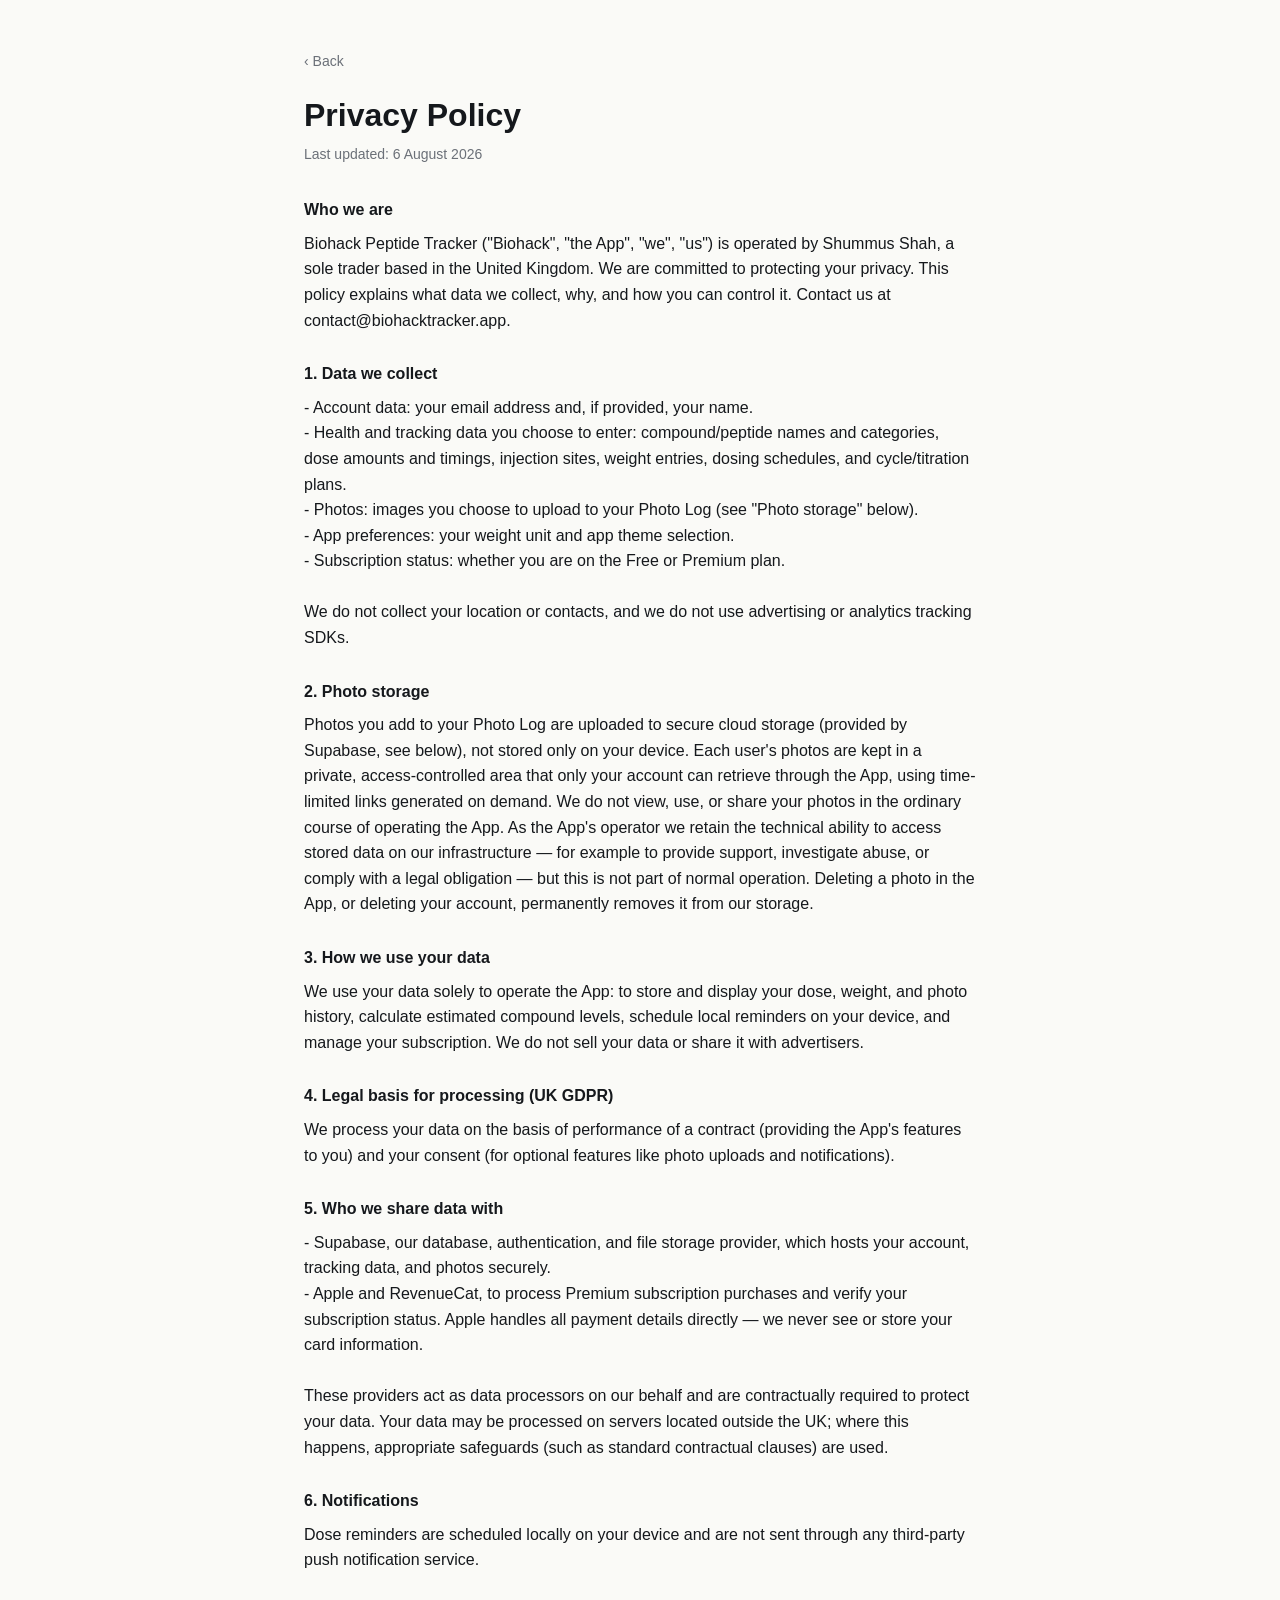
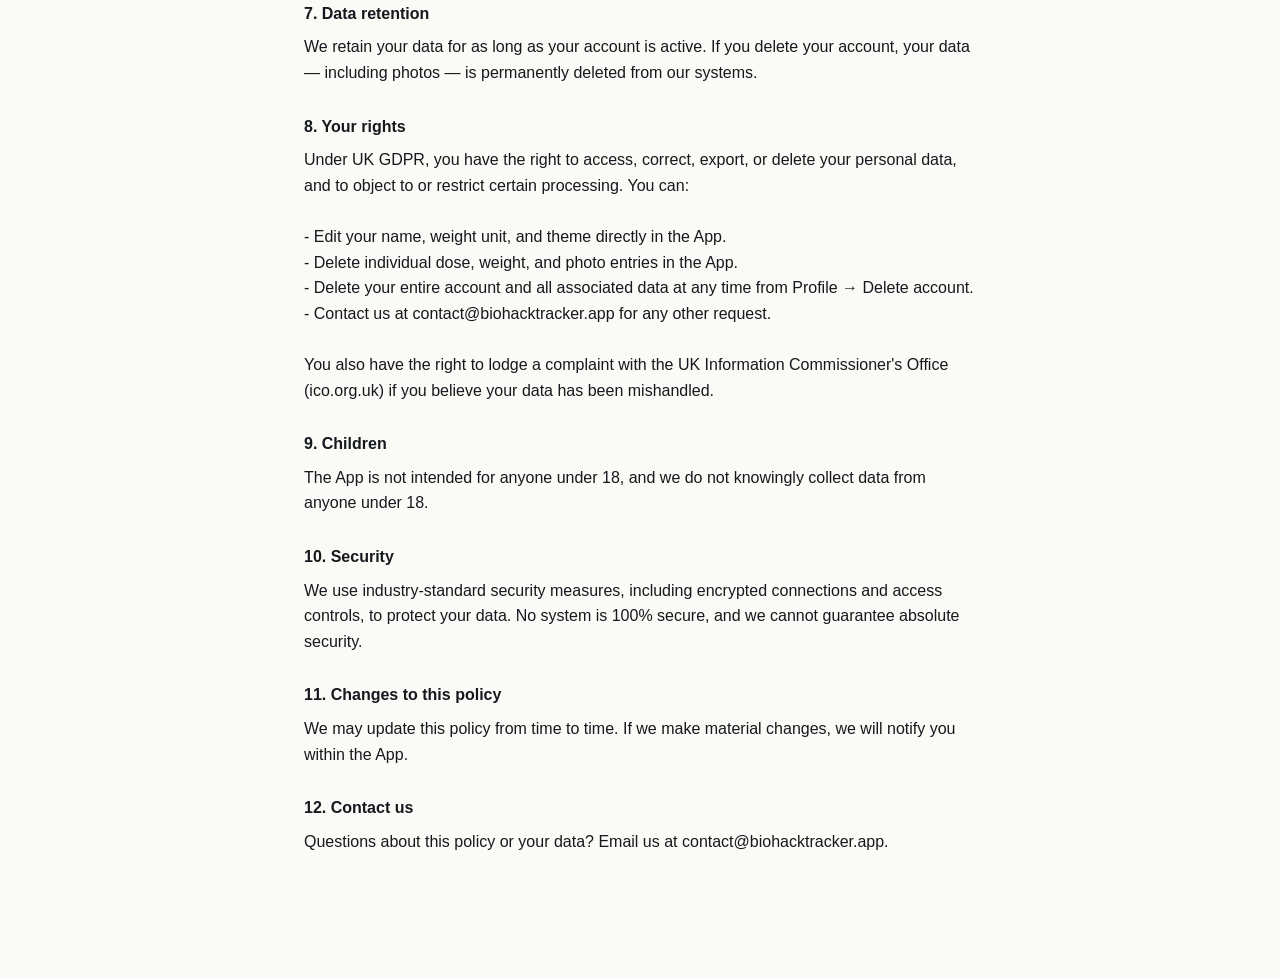
==== privacy.html @ da50adaa "Add Privacy Policy and Terms of Service pages" ====
<!doctype html>
<html lang="en">
<head>
<meta charset="utf-8" />
<meta name="viewport" content="width=device-width, initial-scale=1" />
<title>Privacy Policy — Biohack Peptide Tracker</title>
<link rel="stylesheet" href="style.css" />
</head>
<body>
<div class="wrap">
  <a class="back" href="./index.html">‹ Back</a>
  <h1>Privacy Policy</h1>
  <p class="updated">Last updated: 6 August 2026</p>

  <section>
    <h2>Who we are</h2>
    <p>Biohack Peptide Tracker ("Biohack", "the App", "we", "us") is operated by Shummus Shah, a sole trader based in the United Kingdom. We are committed to protecting your privacy. This policy explains what data we collect, why, and how you can control it. Contact us at contact@biohacktracker.app.</p>
  </section>

  <section>
    <h2>1. Data we collect</h2>
    <p>- Account data: your email address and, if provided, your name.
- Health and tracking data you choose to enter: compound/peptide names and categories, dose amounts and timings, injection sites, weight entries, dosing schedules, and cycle/titration plans.
- Photos: images you choose to upload to your Photo Log (see "Photo storage" below).
- App preferences: your weight unit and app theme selection.
- Subscription status: whether you are on the Free or Premium plan.

We do not collect your location or contacts, and we do not use advertising or analytics tracking SDKs.</p>
  </section>

  <section>
    <h2>2. Photo storage</h2>
    <p>Photos you add to your Photo Log are uploaded to secure cloud storage (provided by Supabase, see below), not stored only on your device. Each user's photos are kept in a private, access-controlled area that only your account can retrieve through the App, using time-limited links generated on demand. We do not view, use, or share your photos in the ordinary course of operating the App. As the App's operator we retain the technical ability to access stored data on our infrastructure — for example to provide support, investigate abuse, or comply with a legal obligation — but this is not part of normal operation. Deleting a photo in the App, or deleting your account, permanently removes it from our storage.</p>
  </section>

  <section>
    <h2>3. How we use your data</h2>
    <p>We use your data solely to operate the App: to store and display your dose, weight, and photo history, calculate estimated compound levels, schedule local reminders on your device, and manage your subscription. We do not sell your data or share it with advertisers.</p>
  </section>

  <section>
    <h2>4. Legal basis for processing (UK GDPR)</h2>
    <p>We process your data on the basis of performance of a contract (providing the App's features to you) and your consent (for optional features like photo uploads and notifications).</p>
  </section>

  <section>
    <h2>5. Who we share data with</h2>
    <p>- Supabase, our database, authentication, and file storage provider, which hosts your account, tracking data, and photos securely.
- Apple and RevenueCat, to process Premium subscription purchases and verify your subscription status. Apple handles all payment details directly — we never see or store your card information.

These providers act as data processors on our behalf and are contractually required to protect your data. Your data may be processed on servers located outside the UK; where this happens, appropriate safeguards (such as standard contractual clauses) are used.</p>
  </section>

  <section>
    <h2>6. Notifications</h2>
    <p>Dose reminders are scheduled locally on your device and are not sent through any third-party push notification service.</p>
  </section>

  <section>
    <h2>7. Data retention</h2>
    <p>We retain your data for as long as your account is active. If you delete your account, your data — including photos — is permanently deleted from our systems.</p>
  </section>

  <section>
    <h2>8. Your rights</h2>
    <p>Under UK GDPR, you have the right to access, correct, export, or delete your personal data, and to object to or restrict certain processing. You can:

- Edit your name, weight unit, and theme directly in the App.
- Delete individual dose, weight, and photo entries in the App.
- Delete your entire account and all associated data at any time from Profile → Delete account.
- Contact us at contact@biohacktracker.app for any other request.

You also have the right to lodge a complaint with the UK Information Commissioner's Office (ico.org.uk) if you believe your data has been mishandled.</p>
  </section>

  <section>
    <h2>9. Children</h2>
    <p>The App is not intended for anyone under 18, and we do not knowingly collect data from anyone under 18.</p>
  </section>

  <section>
    <h2>10. Security</h2>
    <p>We use industry-standard security measures, including encrypted connections and access controls, to protect your data. No system is 100% secure, and we cannot guarantee absolute security.</p>
  </section>

  <section>
    <h2>11. Changes to this policy</h2>
    <p>We may update this policy from time to time. If we make material changes, we will notify you within the App.</p>
  </section>

  <section>
    <h2>12. Contact us</h2>
    <p>Questions about this policy or your data? Email us at contact@biohacktracker.app.</p>
  </section>
</div>
</body>
</html>
---- style.css ----
:root {
  --bg: #fafaf7;
  --card: #ffffff;
  --border: #ebeae6;
  --text: #15181c;
  --text-secondary: #6b7078;
  --accent: #1a9dba;
}

* {
  box-sizing: border-box;
}

body {
  margin: 0;
  background: var(--bg);
  color: var(--text);
  font-family: -apple-system, BlinkMacSystemFont, "Segoe UI", Roboto, Helvetica, Arial, sans-serif;
  line-height: 1.6;
}

.wrap {
  max-width: 720px;
  margin: 0 auto;
  padding: 48px 24px 96px;
}

a {
  color: var(--accent);
  text-decoration: none;
}

a:hover {
  text-decoration: underline;
}

.back {
  display: inline-block;
  margin-bottom: 24px;
  font-size: 14px;
  color: var(--text-secondary);
}

h1 {
  font-size: 32px;
  line-height: 1.2;
  margin: 0 0 8px;
}

.updated {
  color: var(--text-secondary);
  font-size: 14px;
  margin: 0 0 32px;
}

section {
  margin-bottom: 28px;
}

h2 {
  font-size: 16px;
  margin: 0 0 8px;
}

p {
  margin: 0 0 12px;
  white-space: pre-line;
}

p:last-child {
  margin-bottom: 0;
}

.home h1 {
  margin-bottom: 24px;
}

.home ul {
  list-style: none;
  padding: 0;
  display: flex;
  flex-direction: column;
  gap: 12px;
}

.home li a {
  display: block;
  padding: 16px 20px;
  background: var(--card);
  border: 1px solid var(--border);
  border-radius: 12px;
  color: var(--text);
  font-weight: 600;
}

.home li a:hover {
  text-decoration: none;
  border-color: var(--accent);
}
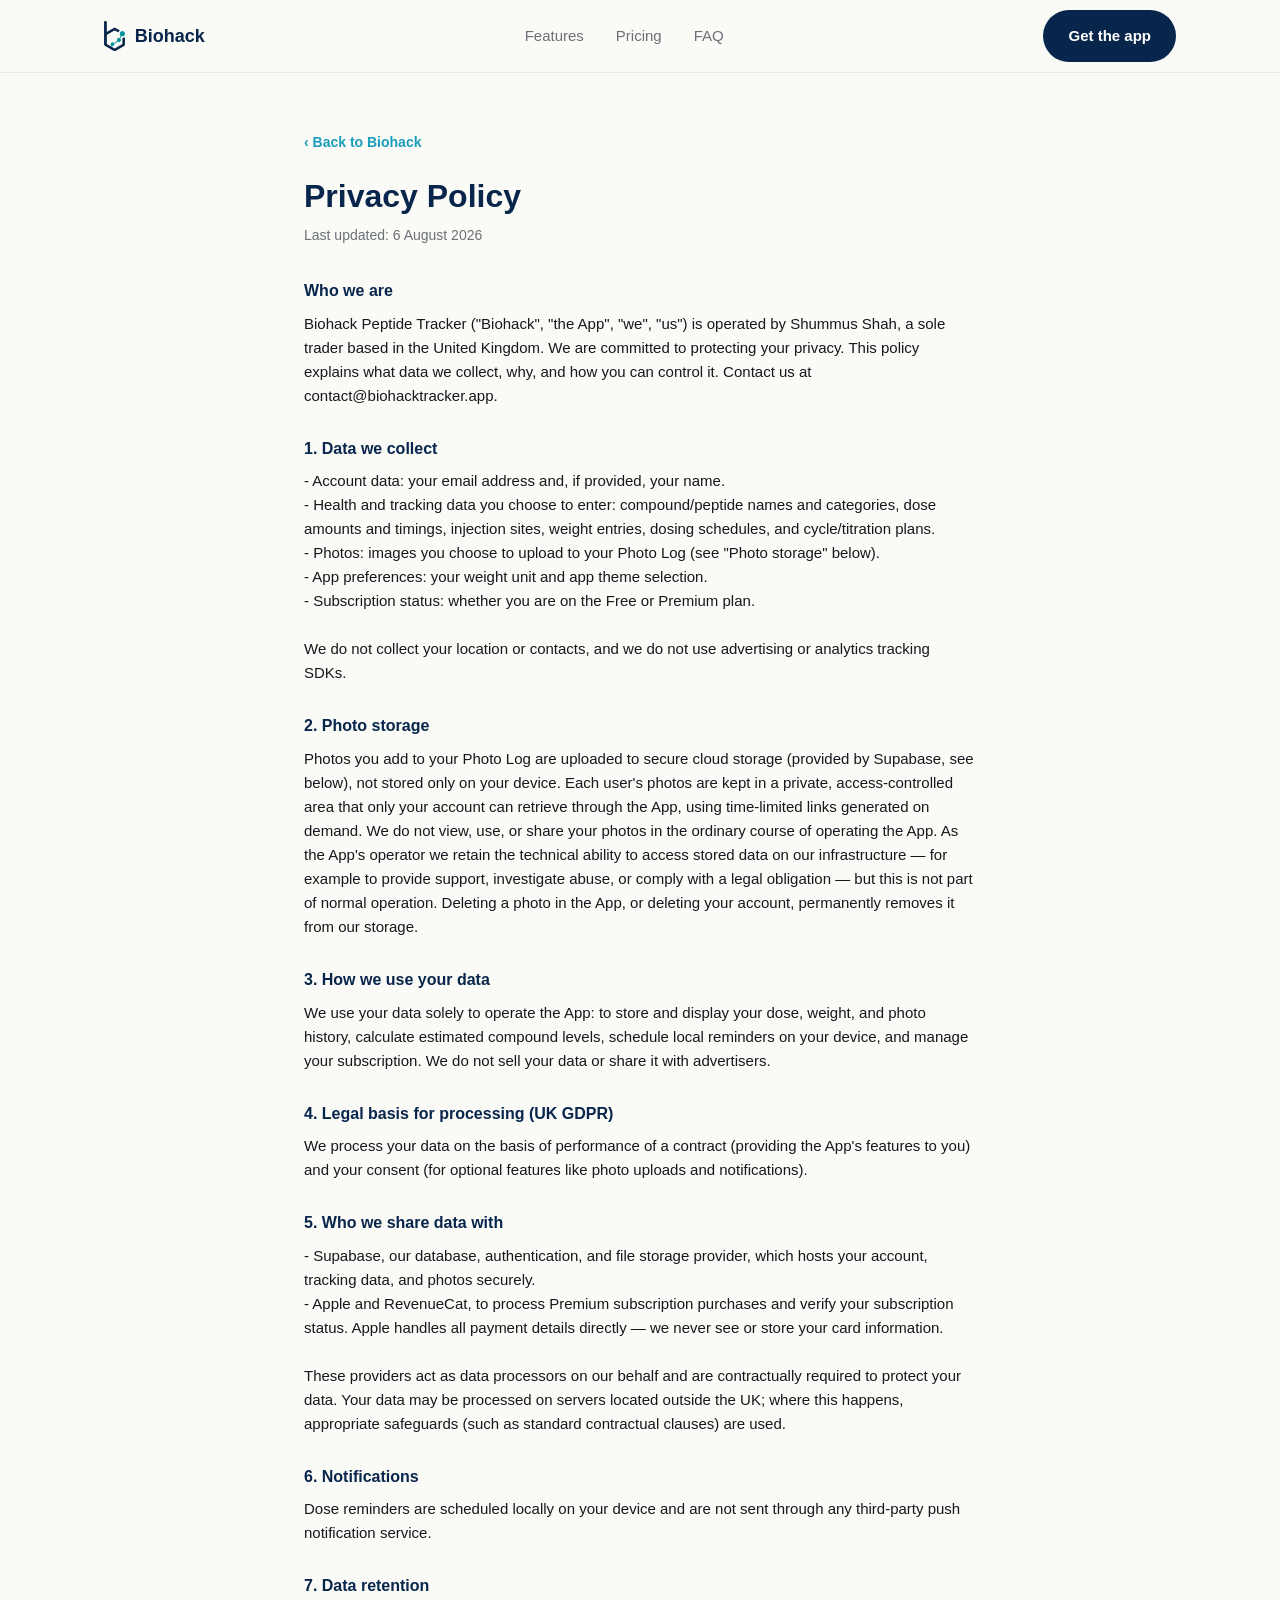
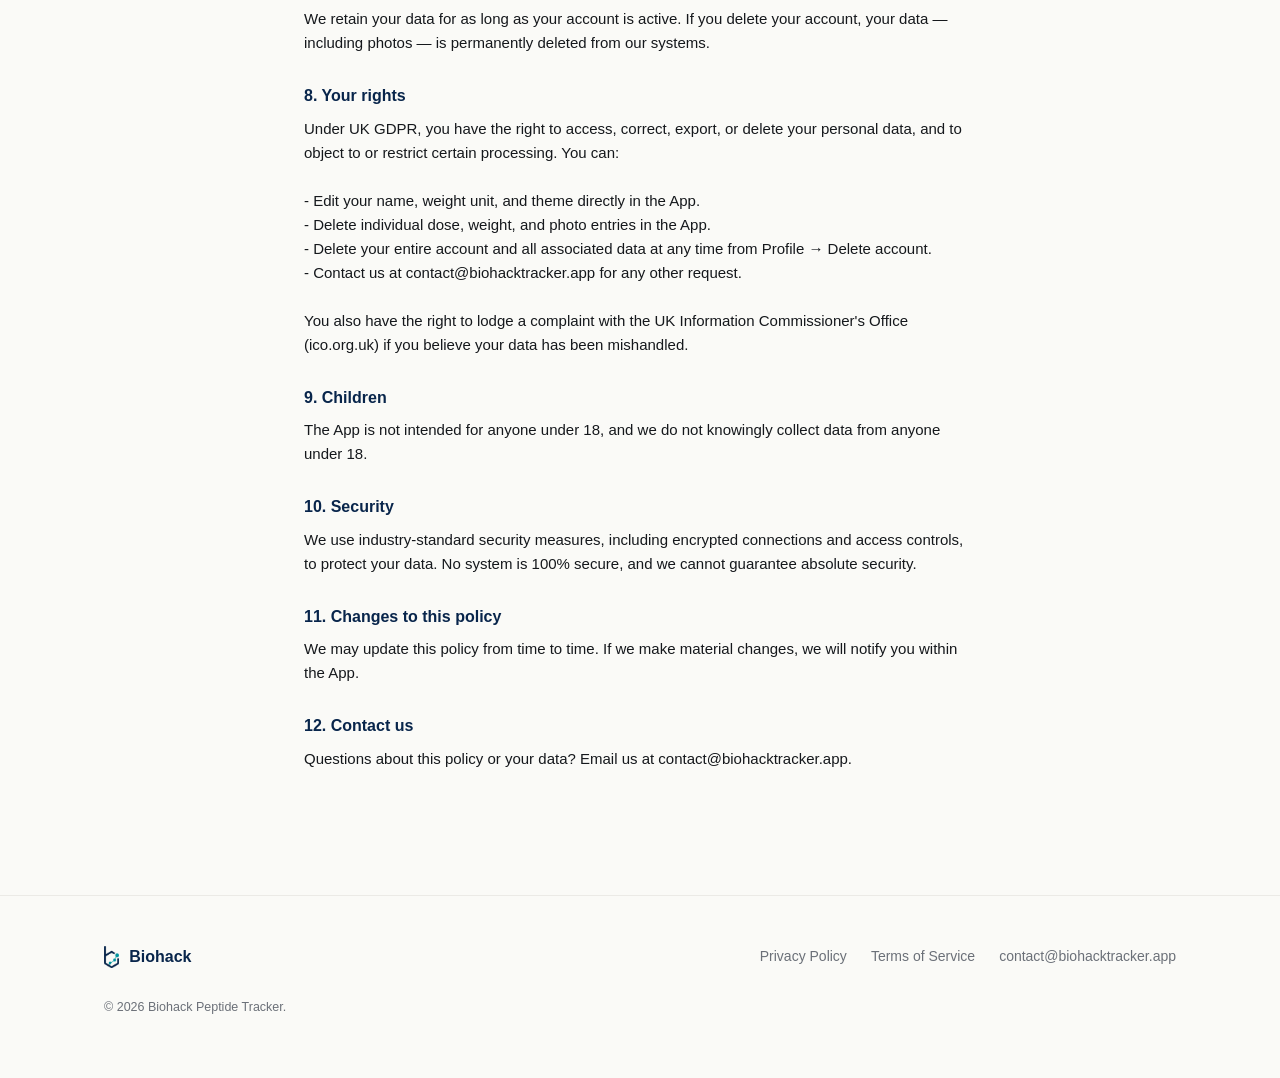
==== commit c20108cc: "Build full marketing site with branding, screenshots, and SEO" ====
--- a/privacy.html
+++ b/privacy.html
@@ -4,11 +4,31 @@
 <meta charset="utf-8" />
 <meta name="viewport" content="width=device-width, initial-scale=1" />
 <title>Privacy Policy — Biohack Peptide Tracker</title>
-<link rel="stylesheet" href="style.css" />
+<meta name="description" content="How Biohack Peptide Tracker collects, stores, and protects your data." />
+<link rel="canonical" href="https://biohacktracker.app/privacy.html" />
+<link rel="icon" href="/assets/favicon-32.png" />
+<link rel="apple-touch-icon" href="/assets/icon-1024.png" />
+<link rel="stylesheet" href="/style.css" />
 </head>
 <body>
-<div class="wrap">
-  <a class="back" href="./index.html">‹ Back</a>
+
+<header class="site-header">
+  <div class="container">
+    <a class="brand" href="/">
+      <img src="/assets/logo.png" alt="Biohack logo" />
+      Biohack
+    </a>
+    <nav class="nav-links">
+      <a href="/#features">Features</a>
+      <a href="/#pricing">Pricing</a>
+      <a href="/#faq">FAQ</a>
+    </nav>
+    <a class="btn btn-primary nav-cta" href="/#download">Get the app</a>
+  </div>
+</header>
+
+<main class="legal-wrap">
+  <a class="back-link" href="/">‹ Back to Biohack</a>
   <h1>Privacy Policy</h1>
   <p class="updated">Last updated: 6 August 2026</p>
 
@@ -92,6 +112,22 @@
     <h2>12. Contact us</h2>
     <p>Questions about this policy or your data? Email us at contact@biohacktracker.app.</p>
   </section>
-</div>
+</main>
+
+<footer class="site-footer">
+  <div class="container">
+    <a class="footer-brand" href="/">
+      <img src="/assets/logo.png" alt="Biohack logo" />
+      Biohack
+    </a>
+    <nav class="footer-links">
+      <a href="/privacy.html">Privacy Policy</a>
+      <a href="/terms.html">Terms of Service</a>
+      <a href="mailto:contact@biohacktracker.app">contact@biohacktracker.app</a>
+    </nav>
+    <p class="footer-meta">© 2026 Biohack Peptide Tracker.</p>
+  </div>
+</footer>
+
 </body>
 </html>
--- a/style.css
+++ b/style.css
@@ -1,14 +1,25 @@
 :root {
+  --navy: #08254b;
+  --navy-soft: #10335f;
   --bg: #fafaf7;
   --card: #ffffff;
   --border: #ebeae6;
   --text: #15181c;
   --text-secondary: #6b7078;
   --accent: #1a9dba;
+  --accent-soft: #e4f3f6;
+  --radius-lg: 24px;
+  --radius-md: 16px;
+  --radius-sm: 10px;
+  --max: 1120px;
 }
 
 * {
   box-sizing: border-box;
+}
+
+html {
+  scroll-behavior: smooth;
 }
 
 body {
@@ -17,83 +28,658 @@
   color: var(--text);
   font-family: -apple-system, BlinkMacSystemFont, "Segoe UI", Roboto, Helvetica, Arial, sans-serif;
   line-height: 1.6;
-}
-
-.wrap {
+  -webkit-font-smoothing: antialiased;
+}
+
+img {
+  max-width: 100%;
+  display: block;
+}
+
+a {
+  color: inherit;
+  text-decoration: none;
+}
+
+.container {
+  max-width: var(--max);
+  margin: 0 auto;
+  padding: 0 24px;
+}
+
+/* ---------- Header ---------- */
+
+.site-header {
+  position: sticky;
+  top: 0;
+  z-index: 40;
+  background: rgba(250, 250, 247, 0.85);
+  backdrop-filter: saturate(180%) blur(12px);
+  border-bottom: 1px solid var(--border);
+}
+
+.site-header .container {
+  display: flex;
+  align-items: center;
+  justify-content: space-between;
+  height: 72px;
+}
+
+.brand {
+  display: flex;
+  align-items: center;
+  gap: 10px;
+  font-weight: 700;
+  font-size: 18px;
+  color: var(--navy);
+}
+
+.brand img {
+  height: 30px;
+  width: auto;
+}
+
+.nav-links {
+  display: flex;
+  align-items: center;
+  gap: 32px;
+  font-size: 15px;
+  font-weight: 500;
+  color: var(--text-secondary);
+}
+
+.nav-links a:hover {
+  color: var(--navy);
+}
+
+.nav-cta {
+  display: none;
+}
+
+@media (min-width: 720px) {
+  .nav-cta {
+    display: inline-flex;
+  }
+}
+
+/* ---------- Buttons ---------- */
+
+.btn {
+  display: inline-flex;
+  align-items: center;
+  justify-content: center;
+  gap: 8px;
+  padding: 13px 24px;
+  border-radius: 999px;
+  font-weight: 600;
+  font-size: 15px;
+  border: 1px solid transparent;
+  cursor: pointer;
+  white-space: nowrap;
+}
+
+.btn-primary {
+  background: var(--navy);
+  color: #ffffff;
+}
+
+.btn-primary:hover {
+  background: var(--navy-soft);
+}
+
+.btn-ghost {
+  background: transparent;
+  color: var(--navy);
+  border-color: var(--border);
+}
+
+.btn-ghost:hover {
+  border-color: var(--navy);
+}
+
+.btn-lg {
+  padding: 16px 30px;
+  font-size: 16px;
+}
+
+.store-badge {
+  display: inline-flex;
+  align-items: center;
+  gap: 10px;
+  background: var(--navy);
+  color: #fff;
+  padding: 12px 22px;
+  border-radius: 14px;
+  font-weight: 600;
+}
+
+.store-badge .glyph {
+  font-size: 22px;
+  line-height: 1;
+}
+
+.store-badge .lines {
+  display: flex;
+  flex-direction: column;
+  line-height: 1.15;
+  text-align: left;
+}
+
+.store-badge .lines small {
+  font-weight: 400;
+  font-size: 11px;
+  opacity: 0.8;
+}
+
+.store-badge .lines strong {
+  font-size: 15px;
+}
+
+/* ---------- Hero ---------- */
+
+.hero {
+  padding: 72px 0 40px;
+}
+
+.hero .container {
+  display: grid;
+  grid-template-columns: 1fr;
+  gap: 48px;
+  align-items: center;
+}
+
+@media (min-width: 900px) {
+  .hero .container {
+    grid-template-columns: 1.05fr 0.95fr;
+    padding-top: 24px;
+  }
+}
+
+.eyebrow {
+  display: inline-flex;
+  align-items: center;
+  gap: 8px;
+  background: var(--accent-soft);
+  color: var(--accent);
+  font-weight: 700;
+  font-size: 13px;
+  letter-spacing: 0.02em;
+  padding: 7px 14px;
+  border-radius: 999px;
+  margin-bottom: 20px;
+}
+
+.hero h1 {
+  font-size: clamp(34px, 5vw, 52px);
+  line-height: 1.08;
+  margin: 0 0 20px;
+  color: var(--navy);
+  letter-spacing: -0.01em;
+}
+
+.hero .lede {
+  font-size: 18px;
+  color: var(--text-secondary);
+  max-width: 46ch;
+  margin: 0 0 32px;
+}
+
+.hero-ctas {
+  display: flex;
+  flex-wrap: wrap;
+  align-items: center;
+  gap: 16px;
+  margin-bottom: 28px;
+}
+
+.hero-meta {
+  display: flex;
+  flex-wrap: wrap;
+  gap: 20px;
+  font-size: 13px;
+  color: var(--text-secondary);
+}
+
+.hero-meta span {
+  display: inline-flex;
+  align-items: center;
+  gap: 6px;
+}
+
+.hero-meta .dot {
+  width: 6px;
+  height: 6px;
+  border-radius: 999px;
+  background: var(--accent);
+  display: inline-block;
+}
+
+.hero-visual {
+  position: relative;
+  display: flex;
+  justify-content: center;
+}
+
+.hero-visual .glow {
+  position: absolute;
+  width: 420px;
+  height: 420px;
+  background: radial-gradient(circle, rgba(26, 157, 186, 0.22), transparent 70%);
+  filter: blur(10px);
+  z-index: 0;
+}
+
+.phone {
+  position: relative;
+  z-index: 1;
+  width: 240px;
+  border-radius: 36px;
+  border: 6px solid var(--navy);
+  background: var(--navy);
+  box-shadow: 0 30px 60px -20px rgba(8, 37, 75, 0.45);
+  overflow: hidden;
+}
+
+.phone.phone-tilt {
+  transform: rotate(-4deg);
+}
+
+.phone img {
+  display: block;
+  width: 100%;
+}
+
+.phone-stack {
+  display: flex;
+  align-items: flex-end;
+  gap: -40px;
+}
+
+.phone-stack .phone:nth-child(2) {
+  margin-left: -64px;
+  transform: rotate(5deg);
+  width: 220px;
+}
+
+/* ---------- Sections ---------- */
+
+section {
+  padding: 88px 0;
+}
+
+.section-head {
+  text-align: center;
+  max-width: 640px;
+  margin: 0 auto 56px;
+}
+
+.section-head .eyebrow {
+  margin-bottom: 16px;
+}
+
+.section-head h2 {
+  font-size: clamp(28px, 4vw, 38px);
+  color: var(--navy);
+  margin: 0 0 14px;
+  letter-spacing: -0.01em;
+}
+
+.section-head p {
+  color: var(--text-secondary);
+  font-size: 17px;
+  margin: 0;
+}
+
+/* ---------- Feature grid ---------- */
+
+.feature-grid {
+  display: grid;
+  grid-template-columns: repeat(auto-fit, minmax(250px, 1fr));
+  gap: 20px;
+}
+
+.feature-card {
+  background: var(--card);
+  border: 1px solid var(--border);
+  border-radius: var(--radius-md);
+  padding: 28px;
+}
+
+.feature-icon {
+  width: 44px;
+  height: 44px;
+  border-radius: 12px;
+  background: var(--accent-soft);
+  color: var(--accent);
+  display: flex;
+  align-items: center;
+  justify-content: center;
+  font-size: 20px;
+  margin-bottom: 18px;
+}
+
+.feature-card h3 {
+  font-size: 17px;
+  margin: 0 0 8px;
+  color: var(--navy);
+}
+
+.feature-card p {
+  margin: 0;
+  color: var(--text-secondary);
+  font-size: 14.5px;
+}
+
+.feature-card .badge {
+  display: inline-block;
+  margin-top: 12px;
+  font-size: 11px;
+  font-weight: 700;
+  letter-spacing: 0.03em;
+  color: var(--accent);
+  background: var(--accent-soft);
+  padding: 3px 9px;
+  border-radius: 999px;
+}
+
+/* ---------- Showcase ---------- */
+
+.showcase {
+  background: var(--navy);
+  color: #fff;
+  border-radius: 32px;
+  margin: 0 24px;
+  padding: 72px 24px;
+}
+
+.showcase .section-head h2,
+.showcase .section-head p {
+  color: #fff;
+}
+
+.showcase .section-head p {
+  color: rgba(255, 255, 255, 0.7);
+}
+
+.showcase .section-head .eyebrow {
+  background: rgba(255, 255, 255, 0.12);
+  color: #7fd8e8;
+}
+
+.showcase-grid {
+  display: flex;
+  flex-wrap: wrap;
+  justify-content: center;
+  gap: 28px;
+}
+
+.showcase-item {
+  width: 220px;
+  text-align: center;
+}
+
+.showcase-item .phone {
+  border-color: rgba(255, 255, 255, 0.18);
+  background: rgba(255, 255, 255, 0.18);
+  margin: 0 auto 16px;
+}
+
+.showcase-item p {
+  font-size: 14px;
+  color: rgba(255, 255, 255, 0.75);
+  margin: 0;
+}
+
+/* ---------- Pricing ---------- */
+
+.pricing-grid {
+  display: grid;
+  grid-template-columns: 1fr;
+  gap: 20px;
   max-width: 720px;
   margin: 0 auto;
-  padding: 48px 24px 96px;
-}
-
-a {
+}
+
+@media (min-width: 680px) {
+  .pricing-grid {
+    grid-template-columns: 1fr 1fr;
+  }
+}
+
+.price-card {
+  background: var(--card);
+  border: 1px solid var(--border);
+  border-radius: var(--radius-lg);
+  padding: 32px;
+  position: relative;
+}
+
+.price-card.featured {
+  border: 2px solid var(--accent);
+  background: var(--accent-soft);
+}
+
+.price-card .plan-badge {
+  position: absolute;
+  top: -14px;
+  left: 50%;
+  transform: translateX(-50%);
+  background: var(--accent);
+  color: #fff;
+  font-size: 11px;
+  font-weight: 700;
+  letter-spacing: 0.03em;
+  padding: 6px 14px;
+  border-radius: 999px;
+  white-space: nowrap;
+}
+
+.price-card h3 {
+  margin: 0 0 4px;
+  font-size: 13px;
+  font-weight: 700;
+  letter-spacing: 0.04em;
+  color: var(--text-secondary);
+  text-transform: uppercase;
+}
+
+.price-card.featured h3 {
   color: var(--accent);
-  text-decoration: none;
-}
-
-a:hover {
-  text-decoration: underline;
-}
-
-.back {
+}
+
+.price-card .price {
+  font-size: 36px;
+  font-weight: 800;
+  color: var(--navy);
+  margin: 4px 0 20px;
+}
+
+.price-card .price span {
+  font-size: 15px;
+  font-weight: 500;
+  color: var(--text-secondary);
+}
+
+.price-card ul {
+  list-style: none;
+  margin: 0 0 24px;
+  padding: 0;
+  display: flex;
+  flex-direction: column;
+  gap: 12px;
+}
+
+.price-card li {
+  display: flex;
+  align-items: flex-start;
+  gap: 10px;
+  font-size: 15px;
+  color: var(--text);
+}
+
+.price-card li::before {
+  content: "";
+  width: 6px;
+  height: 6px;
+  border-radius: 999px;
+  background: var(--text-secondary);
+  margin-top: 8px;
+  flex-shrink: 0;
+}
+
+.price-card.featured li::before {
+  background: var(--accent);
+}
+
+.price-note {
+  text-align: center;
+  color: var(--text-secondary);
+  font-size: 13.5px;
+  margin: 28px auto 0;
+  max-width: 520px;
+}
+
+/* ---------- FAQ ---------- */
+
+.faq-list {
+  max-width: 760px;
+  margin: 0 auto;
+  display: flex;
+  flex-direction: column;
+  gap: 14px;
+}
+
+.faq-item {
+  background: var(--card);
+  border: 1px solid var(--border);
+  border-radius: var(--radius-md);
+  padding: 22px 26px;
+}
+
+.faq-item h3 {
+  margin: 0 0 8px;
+  font-size: 16px;
+  color: var(--navy);
+}
+
+.faq-item p {
+  margin: 0;
+  color: var(--text-secondary);
+  font-size: 14.5px;
+}
+
+/* ---------- Final CTA ---------- */
+
+.final-cta {
+  text-align: center;
+}
+
+.final-cta h2 {
+  font-size: clamp(28px, 4vw, 40px);
+  color: var(--navy);
+  margin: 0 0 16px;
+}
+
+.final-cta p {
+  color: var(--text-secondary);
+  font-size: 17px;
+  max-width: 520px;
+  margin: 0 auto 32px;
+}
+
+/* ---------- Footer ---------- */
+
+.site-footer {
+  border-top: 1px solid var(--border);
+  padding: 48px 0;
+}
+
+.site-footer .container {
+  display: flex;
+  flex-wrap: wrap;
+  align-items: center;
+  justify-content: space-between;
+  gap: 20px;
+}
+
+.footer-brand {
+  display: flex;
+  align-items: center;
+  gap: 10px;
+  color: var(--navy);
+  font-weight: 700;
+}
+
+.footer-brand img {
+  height: 22px;
+}
+
+.footer-links {
+  display: flex;
+  flex-wrap: wrap;
+  gap: 24px;
+  font-size: 14px;
+  color: var(--text-secondary);
+}
+
+.footer-links a:hover {
+  color: var(--navy);
+}
+
+.footer-meta {
+  width: 100%;
+  font-size: 12.5px;
+  color: var(--text-secondary);
+  margin-top: 8px;
+}
+
+/* ---------- Legal pages ---------- */
+
+.legal-wrap {
+  max-width: 720px;
+  margin: 0 auto;
+  padding: 56px 24px 96px;
+}
+
+.legal-wrap h1 {
+  font-size: 32px;
+  line-height: 1.2;
+  margin: 0 0 8px;
+  color: var(--navy);
+}
+
+.legal-wrap .updated {
+  color: var(--text-secondary);
+  font-size: 14px;
+  margin: 0 0 32px;
+}
+
+.legal-wrap section {
+  padding: 0;
+  margin-bottom: 28px;
+}
+
+.legal-wrap h2 {
+  font-size: 16px;
+  margin: 0 0 8px;
+  color: var(--navy);
+}
+
+.legal-wrap p {
+  margin: 0 0 12px;
+  white-space: pre-line;
+  color: var(--text);
+  font-size: 15px;
+}
+
+.legal-wrap p:last-child {
+  margin-bottom: 0;
+}
+
+.back-link {
   display: inline-block;
   margin-bottom: 24px;
   font-size: 14px;
-  color: var(--text-secondary);
-}
-
-h1 {
-  font-size: 32px;
-  line-height: 1.2;
-  margin: 0 0 8px;
-}
-
-.updated {
-  color: var(--text-secondary);
-  font-size: 14px;
-  margin: 0 0 32px;
-}
-
-section {
-  margin-bottom: 28px;
-}
-
-h2 {
-  font-size: 16px;
-  margin: 0 0 8px;
-}
-
-p {
-  margin: 0 0 12px;
-  white-space: pre-line;
-}
-
-p:last-child {
-  margin-bottom: 0;
-}
-
-.home h1 {
-  margin-bottom: 24px;
-}
-
-.home ul {
-  list-style: none;
-  padding: 0;
-  display: flex;
-  flex-direction: column;
-  gap: 12px;
-}
-
-.home li a {
-  display: block;
-  padding: 16px 20px;
-  background: var(--card);
-  border: 1px solid var(--border);
-  border-radius: 12px;
-  color: var(--text);
+  color: var(--accent);
   font-weight: 600;
 }
-
-.home li a:hover {
-  text-decoration: none;
-  border-color: var(--accent);
-}
